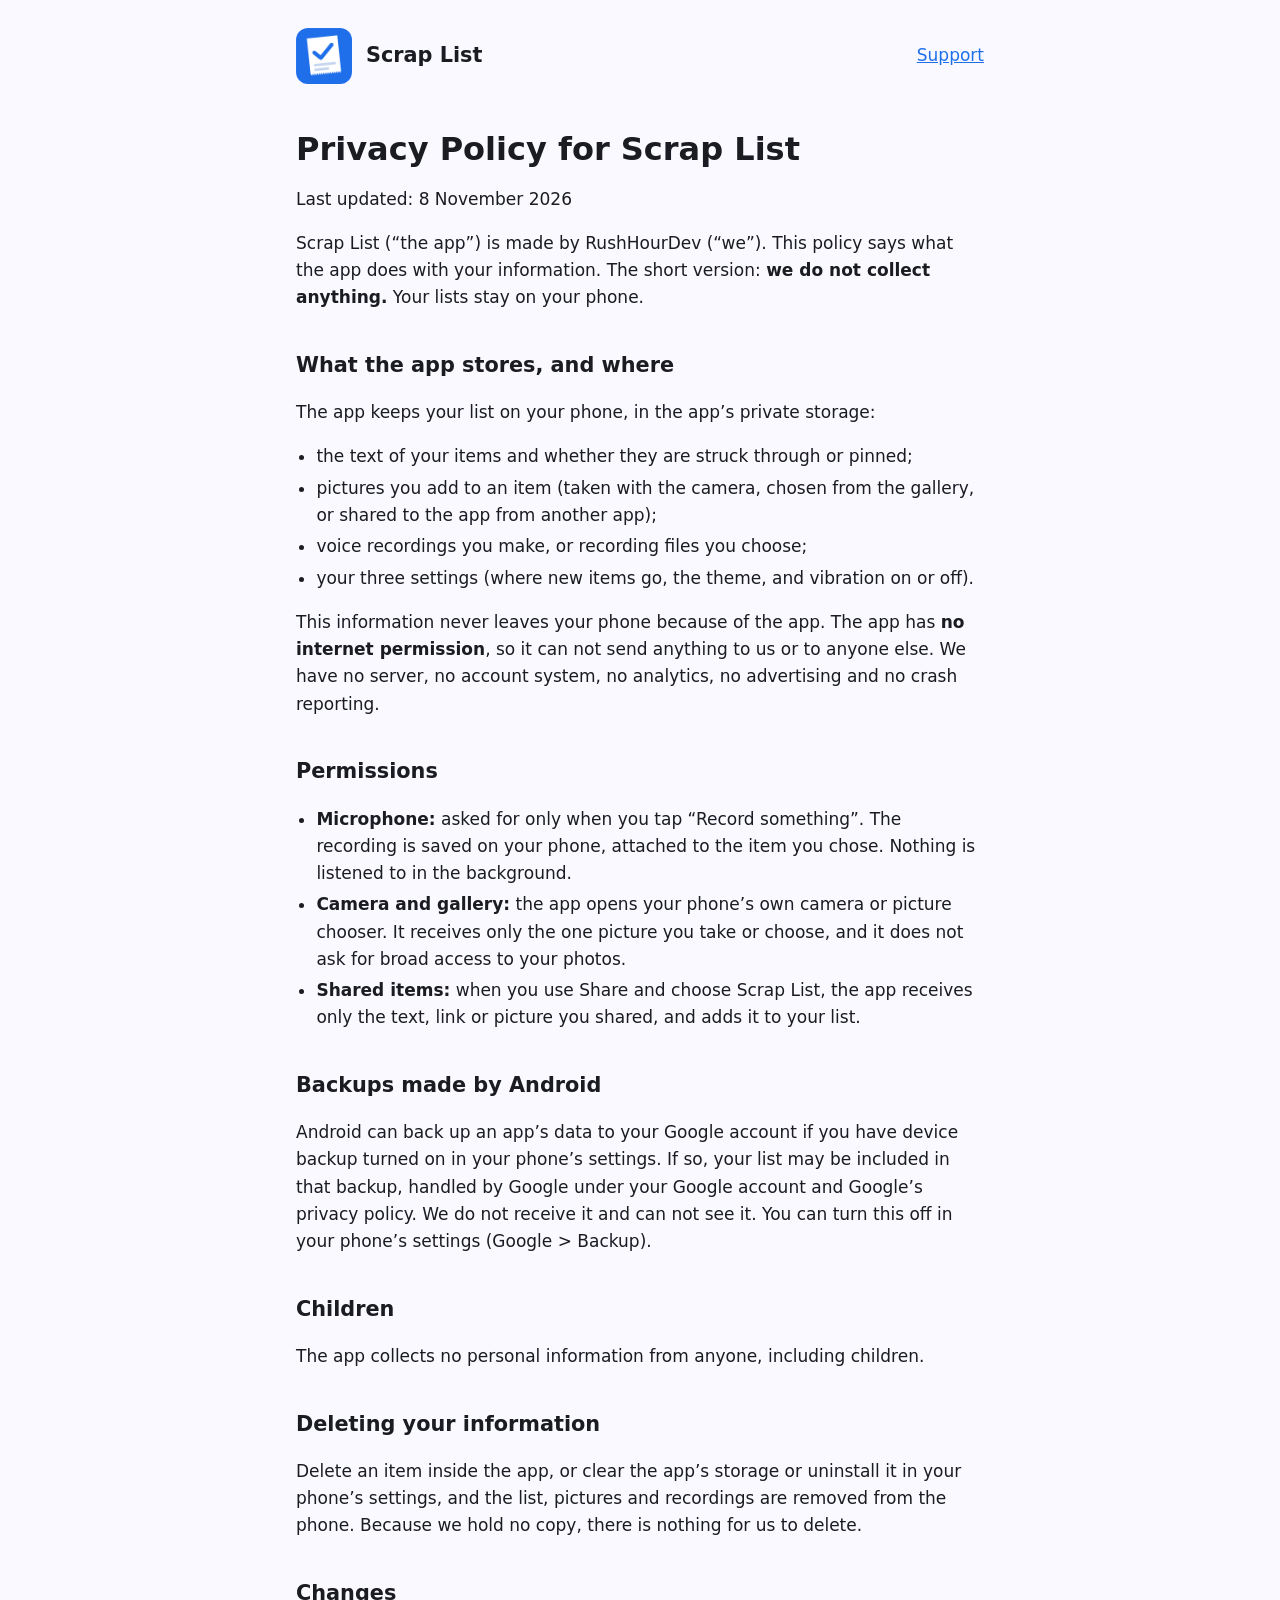
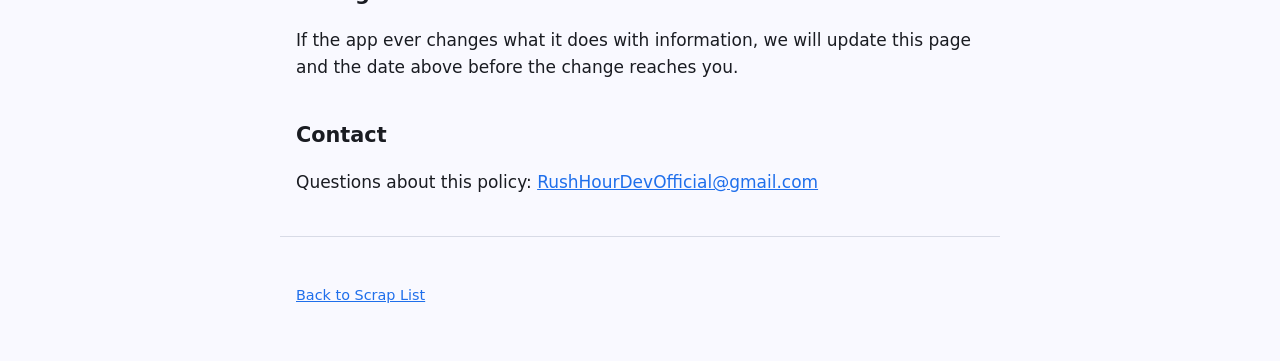
==== privacy/index.html @ 706ef88c "Add the Scrap List app page and privacy policy Co-Authored-By: Claude Sonnet 5.5 <noreply@anthropic." ====
<!doctype html>
<html lang="en">
<head>
<meta charset="utf-8">
<meta name="viewport" content="width=device-width, initial-scale=1">
<title>Privacy Policy: Scrap List</title>
<meta name="description" content="Privacy policy for Scrap List. The app collects nothing; your list stays on your phone.">
<link rel="icon" href="../assets/icon.png">
<link rel="stylesheet" href="../assets/style.css">
</head>
<body>
<header class="site">
  <img src="../assets/icon.png" alt="" width="56" height="56">
  <a class="name" href="../">Scrap List</a>
  <nav aria-label="Pages">
    <a href="../#support">Support</a>
  </nav>
</header>
<main>
  <h1>Privacy Policy for Scrap List</h1>
  <p>Last updated: 8 November 2026</p>

  <p>Scrap List (&ldquo;the app&rdquo;) is made by RushHourDev (&ldquo;we&rdquo;). This policy says what the app does with your information. The short version: <strong>we do not collect anything.</strong> Your lists stay on your phone.</p>

  <h2>What the app stores, and where</h2>
  <p>The app keeps your list on your phone, in the app&rsquo;s private storage:</p>
  <ul>
    <li>the text of your items and whether they are struck through or pinned;</li>
    <li>pictures you add to an item (taken with the camera, chosen from the gallery, or shared to the app from another app);</li>
    <li>voice recordings you make, or recording files you choose;</li>
    <li>your three settings (where new items go, the theme, and vibration on or off).</li>
  </ul>
  <p>This information never leaves your phone because of the app. The app has <strong>no internet permission</strong>, so it can not send anything to us or to anyone else. We have no server, no account system, no analytics, no advertising and no crash reporting.</p>

  <h2>Permissions</h2>
  <ul>
    <li><strong>Microphone:</strong> asked for only when you tap &ldquo;Record something&rdquo;. The recording is saved on your phone, attached to the item you chose. Nothing is listened to in the background.</li>
    <li><strong>Camera and gallery:</strong> the app opens your phone&rsquo;s own camera or picture chooser. It receives only the one picture you take or choose, and it does not ask for broad access to your photos.</li>
    <li><strong>Shared items:</strong> when you use Share and choose Scrap List, the app receives only the text, link or picture you shared, and adds it to your list.</li>
  </ul>

  <h2>Backups made by Android</h2>
  <p>Android can back up an app&rsquo;s data to your Google account if you have device backup turned on in your phone&rsquo;s settings. If so, your list may be included in that backup, handled by Google under your Google account and Google&rsquo;s privacy policy. We do not receive it and can not see it. You can turn this off in your phone&rsquo;s settings (Google &gt; Backup).</p>

  <h2>Children</h2>
  <p>The app collects no personal information from anyone, including children.</p>

  <h2>Deleting your information</h2>
  <p>Delete an item inside the app, or clear the app&rsquo;s storage or uninstall it in your phone&rsquo;s settings, and the list, pictures and recordings are removed from the phone. Because we hold no copy, there is nothing for us to delete.</p>

  <h2>Changes</h2>
  <p>If the app ever changes what it does with information, we will update this page and the date above before the change reaches you.</p>

  <h2>Contact</h2>
  <p>Questions about this policy: <a href="mailto:RushHourDevOfficial@gmail.com">RushHourDevOfficial@gmail.com</a></p>
</main>
<footer>
  <p><a href="../">Back to Scrap List</a></p>
</footer>
</body>
</html>
---- assets/style.css ----
:root {
  --bg: #f9f9ff;
  --text: #1a1c22;
  --muted: #4b4f5c;
  --accent: #1f6feb;
  --card: #ffffff;
  --line: #d8dbe6;
}
@media (prefers-color-scheme: dark) {
  :root {
    --bg: #11131a;
    --text: #e6e8f0;
    --muted: #a9adbb;
    --accent: #7aa7ff;
    --card: #1a1d27;
    --line: #2c3040;
  }
}
* { box-sizing: border-box; }
html { -webkit-text-size-adjust: 100%; }
body {
  margin: 0;
  background: var(--bg);
  color: var(--text);
  font: 17px/1.6 system-ui, -apple-system, "Segoe UI", Roboto, sans-serif;
}
main, header.site, footer { max-width: 720px; margin: 0 auto; padding: 0 16px; }
header.site { padding-top: 28px; padding-bottom: 8px; display: flex; align-items: center; gap: 14px; }
header.site img { width: 56px; height: 56px; border-radius: 12px; }
header.site a.name { font-size: 1.3rem; font-weight: 600; color: var(--text); text-decoration: none; }
nav { margin-left: auto; display: flex; gap: 16px; }
nav a { color: var(--accent); }
h1 { font-size: 2rem; line-height: 1.2; margin: 1.2em 0 0.3em; }
h2 { font-size: 1.3rem; margin: 1.8em 0 0.3em; }
p, li { color: var(--text); }
.lead { font-size: 1.2rem; color: var(--muted); margin-top: 0; }
a { color: var(--accent); }
a:focus-visible, button:focus-visible { outline: 3px solid var(--accent); outline-offset: 2px; }
ul { padding-left: 1.2em; }
li { margin: 0.25em 0; }
.shots { display: flex; gap: 12px; overflow-x: auto; padding: 8px 0 16px; scroll-snap-type: x mandatory; }
.shots img { height: 420px; width: auto; border-radius: 14px; border: 1px solid var(--line); scroll-snap-align: start; flex: none; }
.card { background: var(--card); border: 1px solid var(--line); border-radius: 14px; padding: 4px 18px 14px; margin: 16px 0; }
.example { background: var(--card); border: 1px solid var(--line); border-radius: 14px; padding: 4px 18px 10px; margin: 16px 0; }
.example .label { color: var(--muted); font-size: 0.95rem; margin: 12px 0 4px; }
.example pre { margin: 0; padding: 12px 14px; background: var(--bg); border: 1px solid var(--line); border-radius: 10px; font: 1rem/1.5 ui-monospace, SFMono-Regular, Consolas, monospace; overflow-x: auto; }
.example ul { margin: 4px 0 6px; }
.soon { display: inline-block; border: 1px solid var(--line); border-radius: 999px; padding: 6px 16px; color: var(--muted); }
footer { padding-top: 32px; padding-bottom: 40px; color: var(--muted); font-size: 0.9rem; border-top: 1px solid var(--line); margin-top: 40px; }
@media (prefers-reduced-motion: no-preference) { html { scroll-behavior: smooth; } }
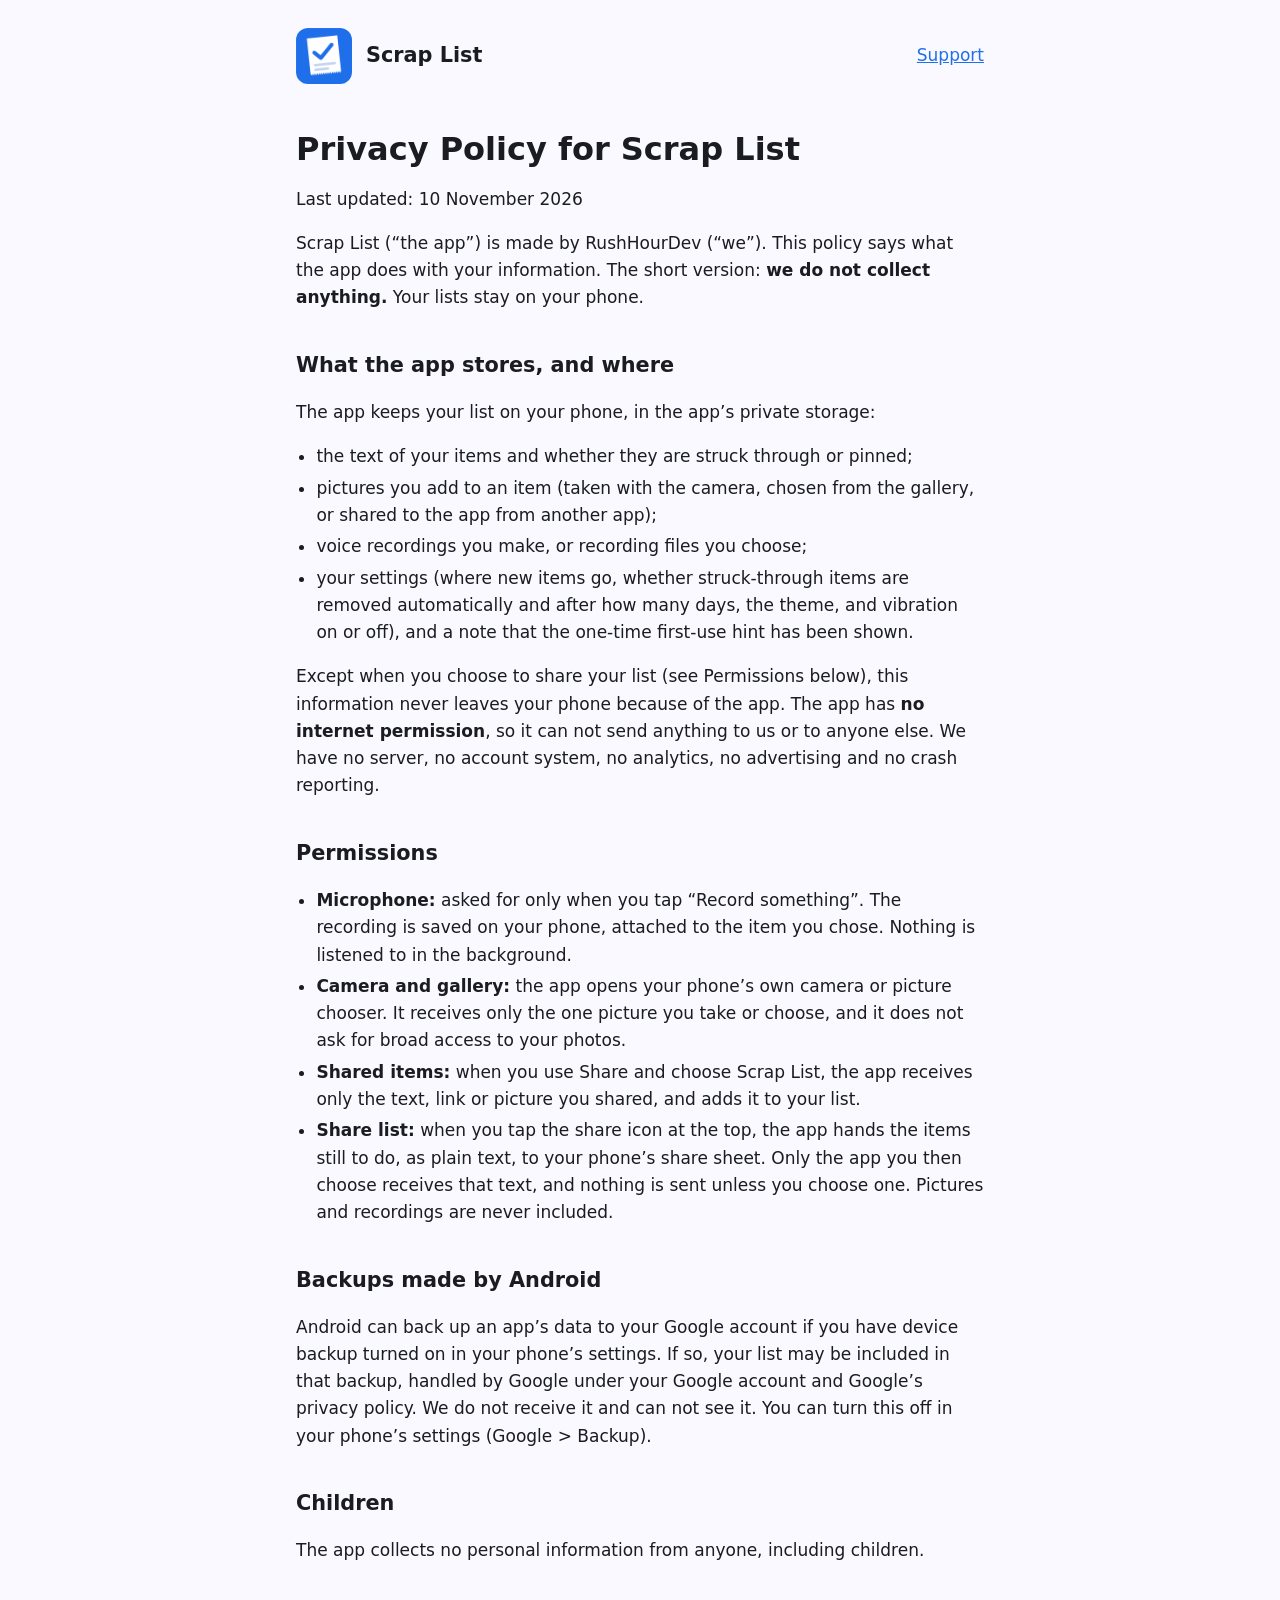
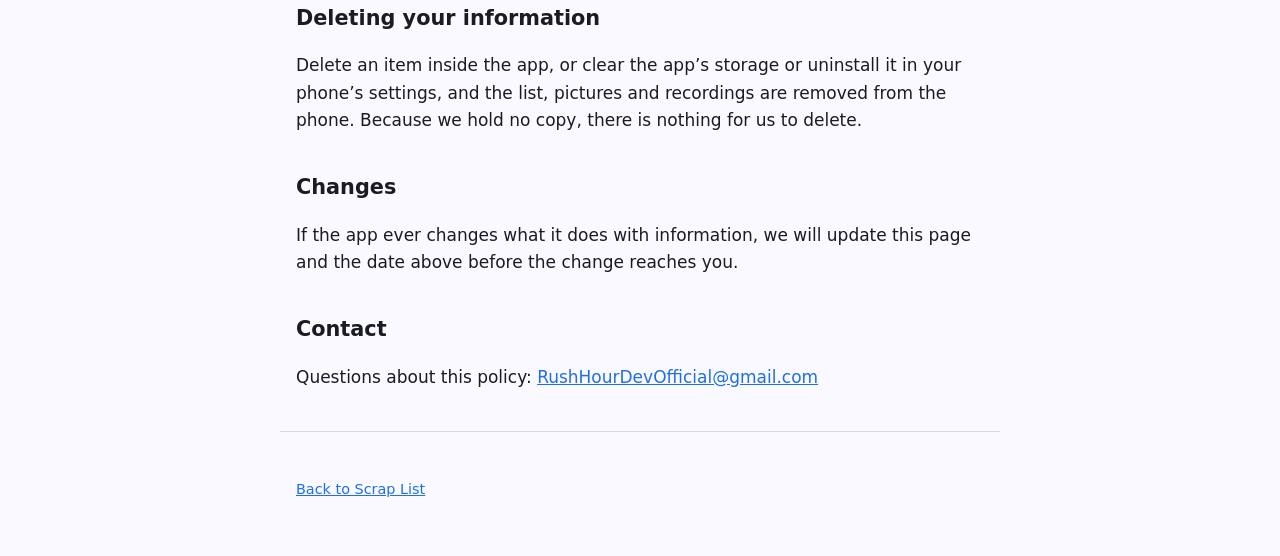
==== commit 819f6dcc: "Update the privacy policy for sharing the list and auto-clean - Policy: settings now include auto-cl" ====
--- a/privacy/index.html
+++ b/privacy/index.html
@@ -18,7 +18,7 @@
 </header>
 <main>
   <h1>Privacy Policy for Scrap List</h1>
-  <p>Last updated: 8 November 2026</p>
+  <p>Last updated: 10 November 2026</p>
 
   <p>Scrap List (&ldquo;the app&rdquo;) is made by RushHourDev (&ldquo;we&rdquo;). This policy says what the app does with your information. The short version: <strong>we do not collect anything.</strong> Your lists stay on your phone.</p>
 
@@ -28,15 +28,16 @@
     <li>the text of your items and whether they are struck through or pinned;</li>
     <li>pictures you add to an item (taken with the camera, chosen from the gallery, or shared to the app from another app);</li>
     <li>voice recordings you make, or recording files you choose;</li>
-    <li>your three settings (where new items go, the theme, and vibration on or off).</li>
+    <li>your settings (where new items go, whether struck-through items are removed automatically and after how many days, the theme, and vibration on or off), and a note that the one-time first-use hint has been shown.</li>
   </ul>
-  <p>This information never leaves your phone because of the app. The app has <strong>no internet permission</strong>, so it can not send anything to us or to anyone else. We have no server, no account system, no analytics, no advertising and no crash reporting.</p>
+  <p>Except when you choose to share your list (see Permissions below), this information never leaves your phone because of the app. The app has <strong>no internet permission</strong>, so it can not send anything to us or to anyone else. We have no server, no account system, no analytics, no advertising and no crash reporting.</p>
 
   <h2>Permissions</h2>
   <ul>
     <li><strong>Microphone:</strong> asked for only when you tap &ldquo;Record something&rdquo;. The recording is saved on your phone, attached to the item you chose. Nothing is listened to in the background.</li>
     <li><strong>Camera and gallery:</strong> the app opens your phone&rsquo;s own camera or picture chooser. It receives only the one picture you take or choose, and it does not ask for broad access to your photos.</li>
     <li><strong>Shared items:</strong> when you use Share and choose Scrap List, the app receives only the text, link or picture you shared, and adds it to your list.</li>
+    <li><strong>Share list:</strong> when you tap the share icon at the top, the app hands the items still to do, as plain text, to your phone&rsquo;s share sheet. Only the app you then choose receives that text, and nothing is sent unless you choose one. Pictures and recordings are never included.</li>
   </ul>
 
   <h2>Backups made by Android</h2>
--- a/assets/style.css
+++ b/assets/style.css
@@ -40,6 +40,21 @@
 li { margin: 0.25em 0; }
 .shots { display: flex; gap: 12px; overflow-x: auto; padding: 8px 0 16px; scroll-snap-type: x mandatory; }
 .shots img { height: 420px; width: auto; border-radius: 14px; border: 1px solid var(--line); scroll-snap-align: start; flex: none; }
+.shots button { flex: none; padding: 0; border: 0; background: none; cursor: zoom-in; border-radius: 14px; scroll-snap-align: start; }
+.shots button img { display: block; }
+#viewer { border: 0; padding: 0; margin: 0; width: 100%; height: 100%; max-width: 100vw; max-height: 100vh; background: transparent; color: #fff; }
+#viewer::backdrop { background: rgba(0, 0, 0, 0.88); }
+#viewer .stage { width: 100%; height: 100%; display: flex; flex-direction: column; align-items: center; justify-content: center; gap: 12px; padding: 56px 64px 16px; }
+#viewer img { max-width: 100%; max-height: calc(100vh - 150px); width: auto; height: auto; object-fit: contain; border-radius: 12px; background: #000; }
+#viewer .caption { margin: 0; max-width: 560px; text-align: center; font-size: 0.95rem; line-height: 1.4; color: #e6e8f0; }
+#viewer .close, #viewer .nav { position: absolute; width: 48px; height: 48px; border: 0; border-radius: 50%; background: rgba(255, 255, 255, 0.16); color: #fff; font-size: 28px; line-height: 1; cursor: pointer; }
+#viewer .close { top: 8px; right: 8px; }
+#viewer .nav { top: 50%; margin-top: -24px; }
+#viewer .prev { left: 8px; }
+#viewer .next { right: 8px; }
+#viewer .close:hover, #viewer .nav:hover { background: rgba(255, 255, 255, 0.28); }
+#viewer button:focus-visible { outline: 3px solid #fff; outline-offset: 2px; }
+@media (max-width: 480px) { #viewer .stage { padding: 56px 8px 16px; } #viewer .nav { top: auto; bottom: 8px; margin-top: 0; } #viewer .prev { left: calc(50% - 60px); } #viewer .next { right: calc(50% - 60px); } #viewer img { max-height: calc(100vh - 200px); } }
 .card { background: var(--card); border: 1px solid var(--line); border-radius: 14px; padding: 4px 18px 14px; margin: 16px 0; }
 .example { background: var(--card); border: 1px solid var(--line); border-radius: 14px; padding: 4px 18px 10px; margin: 16px 0; }
 .example .label { color: var(--muted); font-size: 0.95rem; margin: 12px 0 4px; }
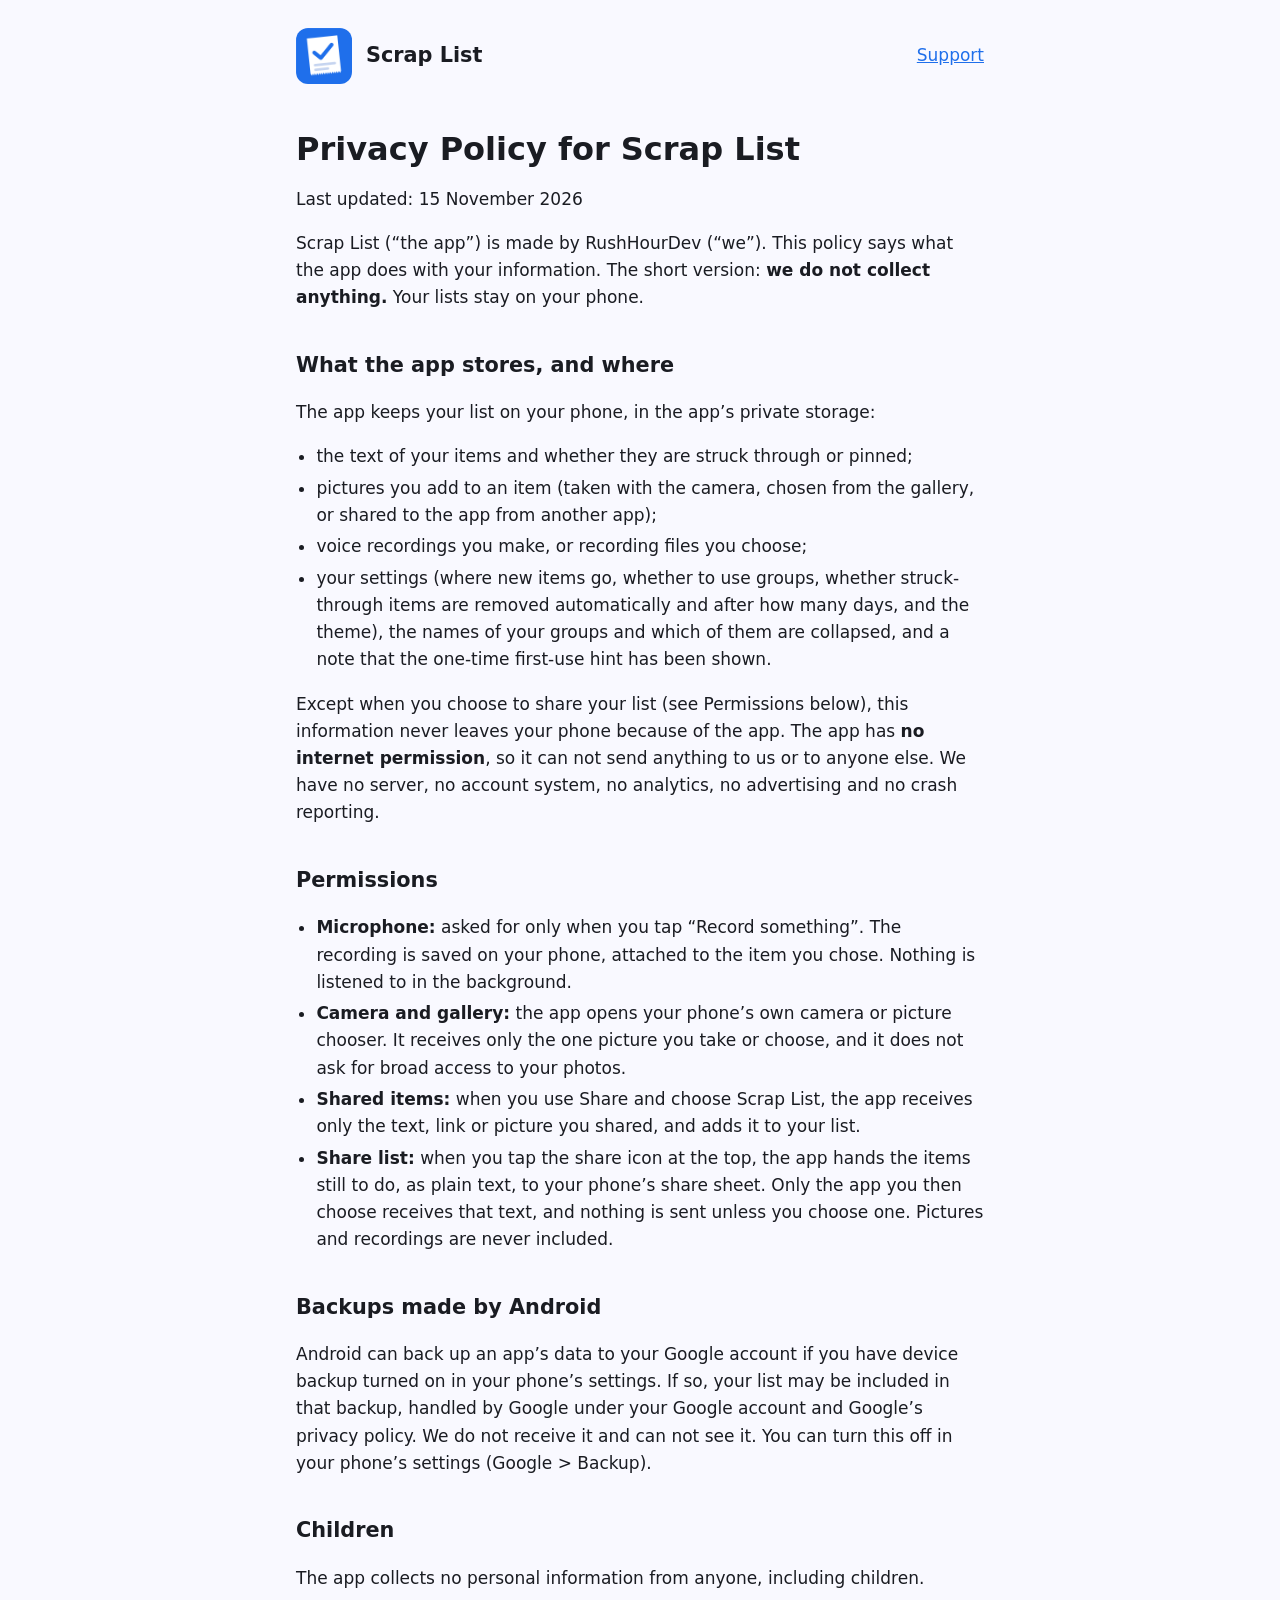
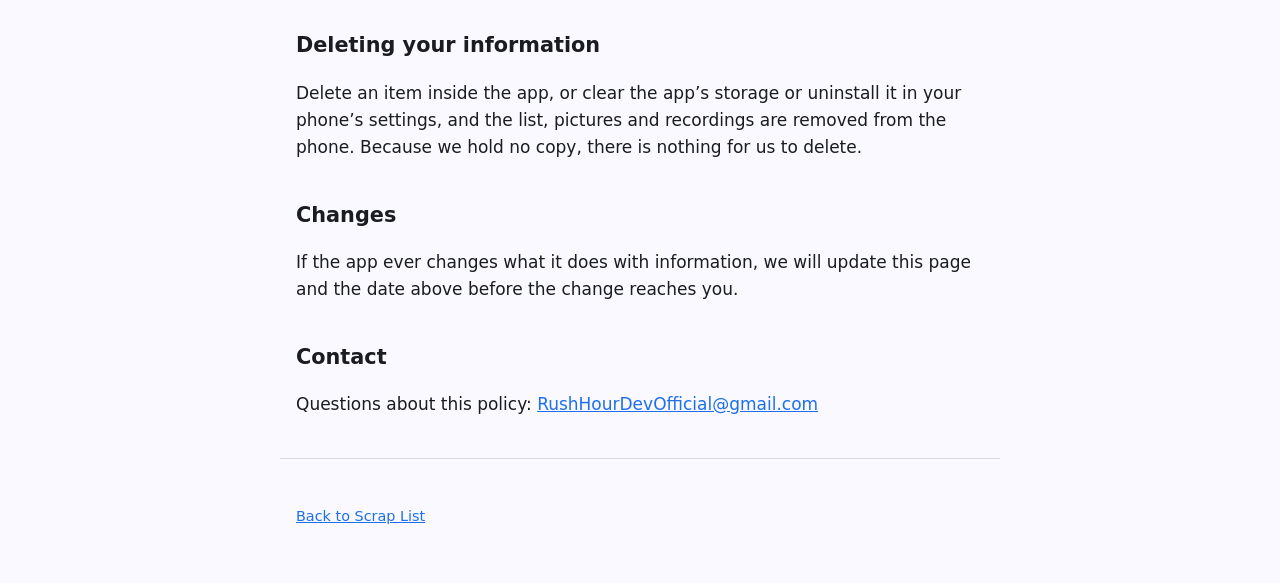
==== commit 7eb62ac7: "Mention groups, drop the vibration bullet, update the privacy policy - App page: "Group your list in" ====
--- a/privacy/index.html
+++ b/privacy/index.html
@@ -18,7 +18,7 @@
 </header>
 <main>
   <h1>Privacy Policy for Scrap List</h1>
-  <p>Last updated: 10 November 2026</p>
+  <p>Last updated: 15 November 2026</p>
 
   <p>Scrap List (&ldquo;the app&rdquo;) is made by RushHourDev (&ldquo;we&rdquo;). This policy says what the app does with your information. The short version: <strong>we do not collect anything.</strong> Your lists stay on your phone.</p>
 
@@ -28,7 +28,7 @@
     <li>the text of your items and whether they are struck through or pinned;</li>
     <li>pictures you add to an item (taken with the camera, chosen from the gallery, or shared to the app from another app);</li>
     <li>voice recordings you make, or recording files you choose;</li>
-    <li>your settings (where new items go, whether struck-through items are removed automatically and after how many days, the theme, and vibration on or off), and a note that the one-time first-use hint has been shown.</li>
+    <li>your settings (where new items go, whether to use groups, whether struck-through items are removed automatically and after how many days, and the theme), the names of your groups and which of them are collapsed, and a note that the one-time first-use hint has been shown.</li>
   </ul>
   <p>Except when you choose to share your list (see Permissions below), this information never leaves your phone because of the app. The app has <strong>no internet permission</strong>, so it can not send anything to us or to anyone else. We have no server, no account system, no analytics, no advertising and no crash reporting.</p>
 
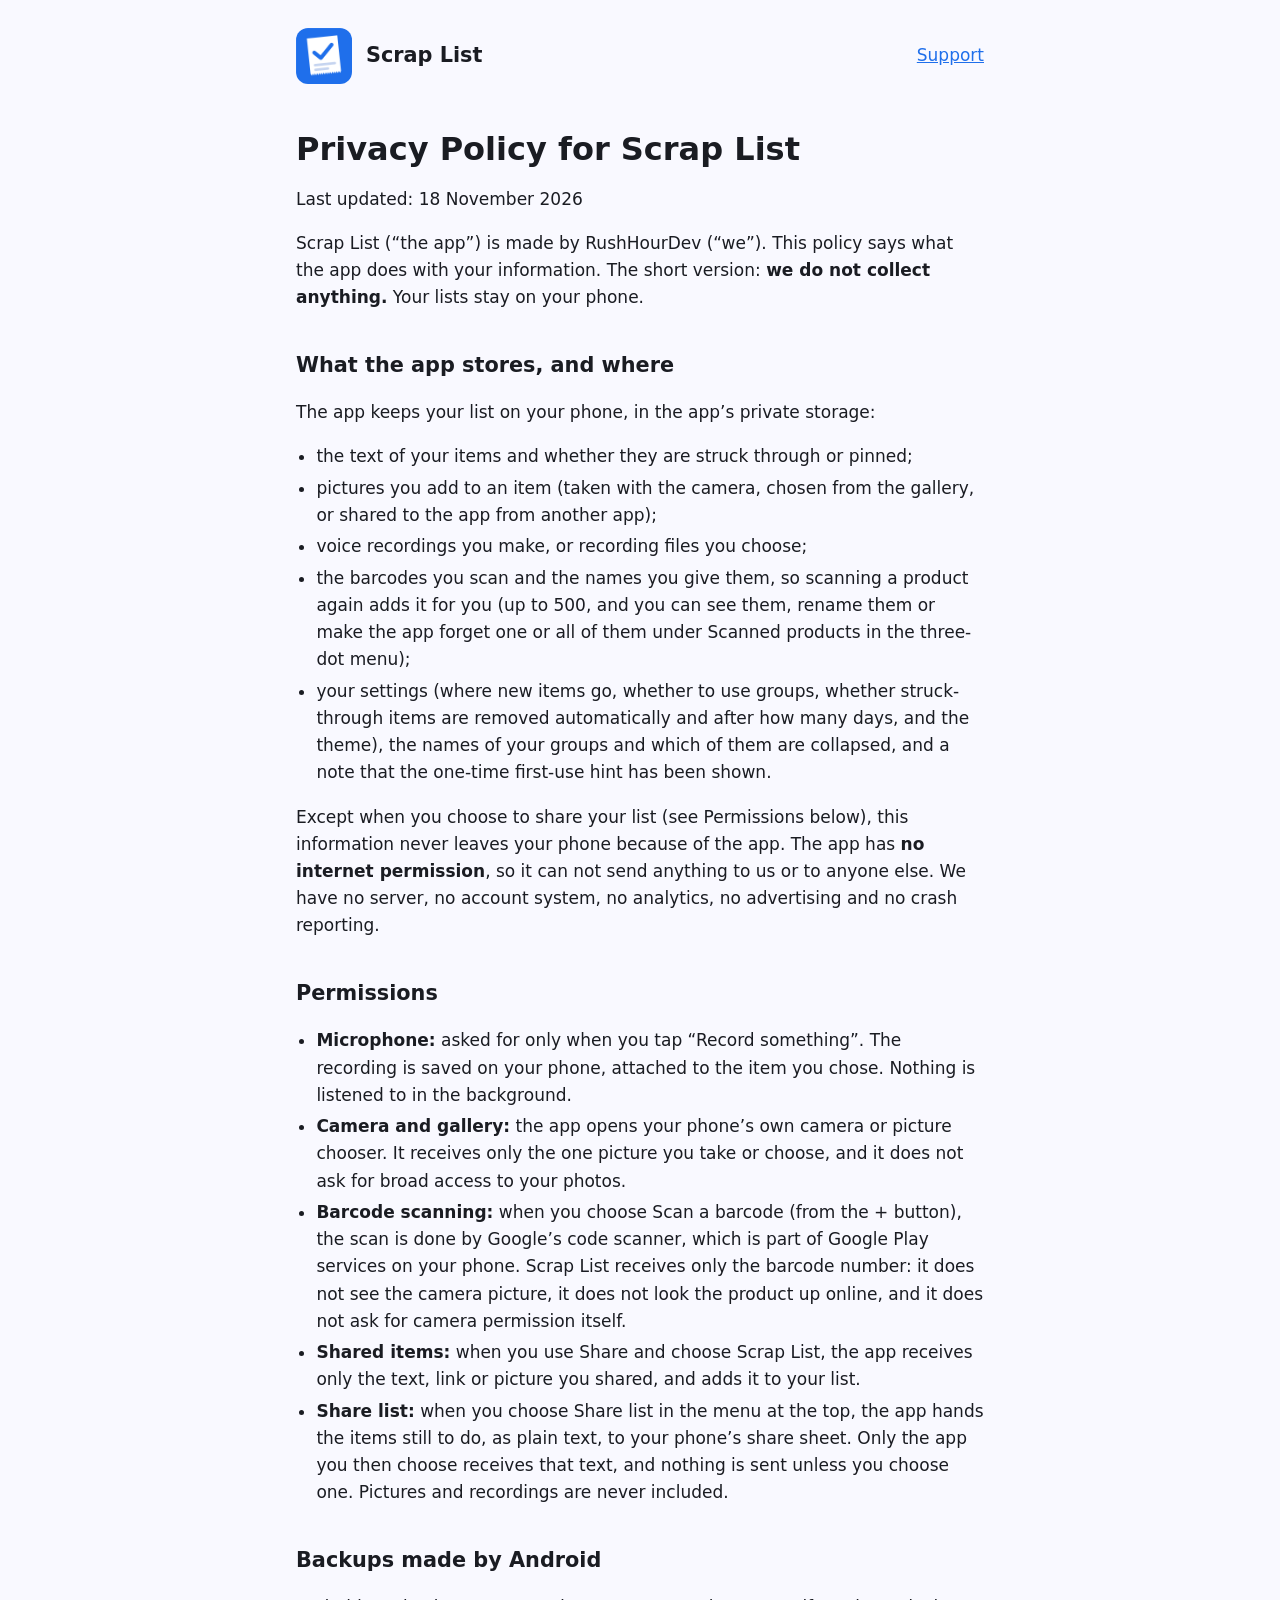
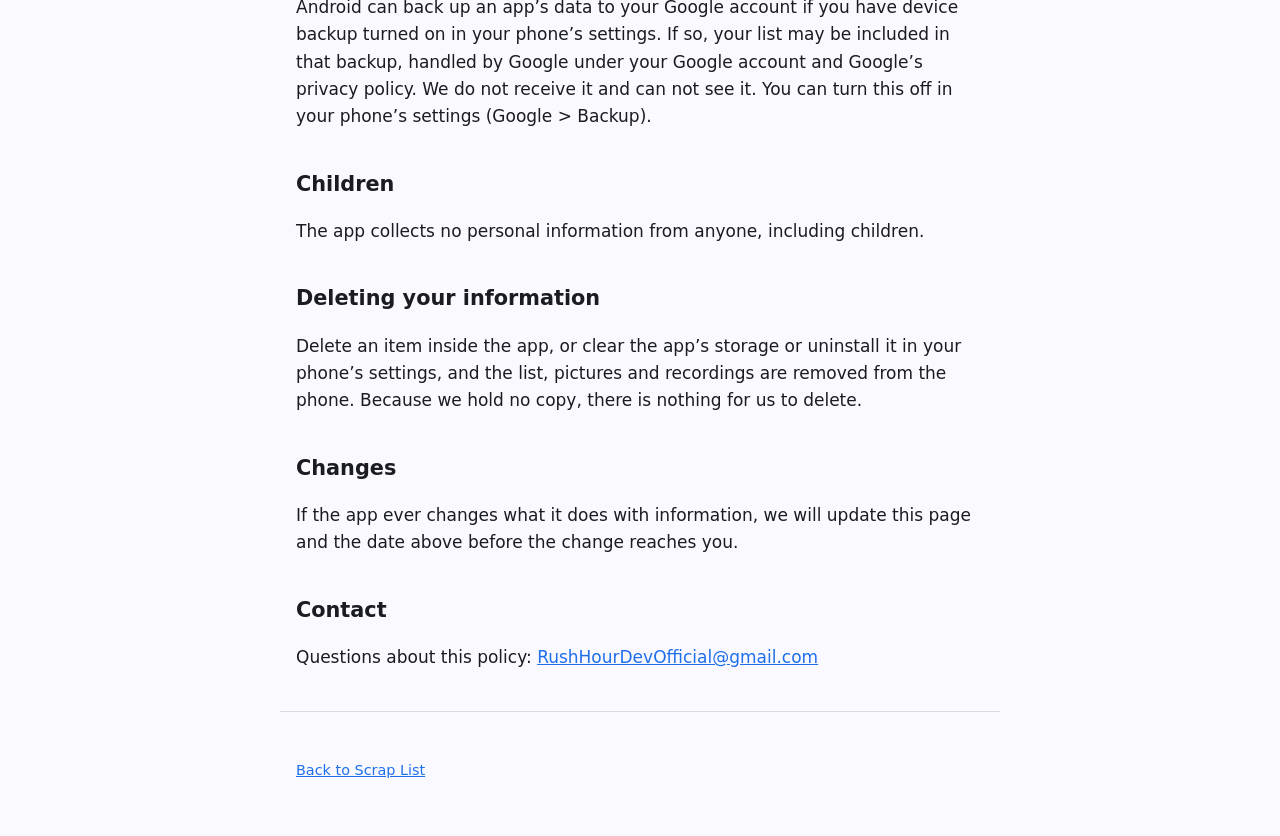
==== commit 9b02c7f4: "Describe barcode scanning, Scanned products and the Share list menu on the site - Home page: add the" ====
--- a/privacy/index.html
+++ b/privacy/index.html
@@ -18,7 +18,7 @@
 </header>
 <main>
   <h1>Privacy Policy for Scrap List</h1>
-  <p>Last updated: 15 November 2026</p>
+  <p>Last updated: 18 November 2026</p>
 
   <p>Scrap List (&ldquo;the app&rdquo;) is made by RushHourDev (&ldquo;we&rdquo;). This policy says what the app does with your information. The short version: <strong>we do not collect anything.</strong> Your lists stay on your phone.</p>
 
@@ -28,6 +28,7 @@
     <li>the text of your items and whether they are struck through or pinned;</li>
     <li>pictures you add to an item (taken with the camera, chosen from the gallery, or shared to the app from another app);</li>
     <li>voice recordings you make, or recording files you choose;</li>
+    <li>the barcodes you scan and the names you give them, so scanning a product again adds it for you (up to 500, and you can see them, rename them or make the app forget one or all of them under Scanned products in the three-dot menu);</li>
     <li>your settings (where new items go, whether to use groups, whether struck-through items are removed automatically and after how many days, and the theme), the names of your groups and which of them are collapsed, and a note that the one-time first-use hint has been shown.</li>
   </ul>
   <p>Except when you choose to share your list (see Permissions below), this information never leaves your phone because of the app. The app has <strong>no internet permission</strong>, so it can not send anything to us or to anyone else. We have no server, no account system, no analytics, no advertising and no crash reporting.</p>
@@ -36,8 +37,9 @@
   <ul>
     <li><strong>Microphone:</strong> asked for only when you tap &ldquo;Record something&rdquo;. The recording is saved on your phone, attached to the item you chose. Nothing is listened to in the background.</li>
     <li><strong>Camera and gallery:</strong> the app opens your phone&rsquo;s own camera or picture chooser. It receives only the one picture you take or choose, and it does not ask for broad access to your photos.</li>
+    <li><strong>Barcode scanning:</strong> when you choose Scan a barcode (from the + button), the scan is done by Google&rsquo;s code scanner, which is part of Google Play services on your phone. Scrap List receives only the barcode number: it does not see the camera picture, it does not look the product up online, and it does not ask for camera permission itself.</li>
     <li><strong>Shared items:</strong> when you use Share and choose Scrap List, the app receives only the text, link or picture you shared, and adds it to your list.</li>
-    <li><strong>Share list:</strong> when you tap the share icon at the top, the app hands the items still to do, as plain text, to your phone&rsquo;s share sheet. Only the app you then choose receives that text, and nothing is sent unless you choose one. Pictures and recordings are never included.</li>
+    <li><strong>Share list:</strong> when you choose Share list in the menu at the top, the app hands the items still to do, as plain text, to your phone&rsquo;s share sheet. Only the app you then choose receives that text, and nothing is sent unless you choose one. Pictures and recordings are never included.</li>
   </ul>
 
   <h2>Backups made by Android</h2>
